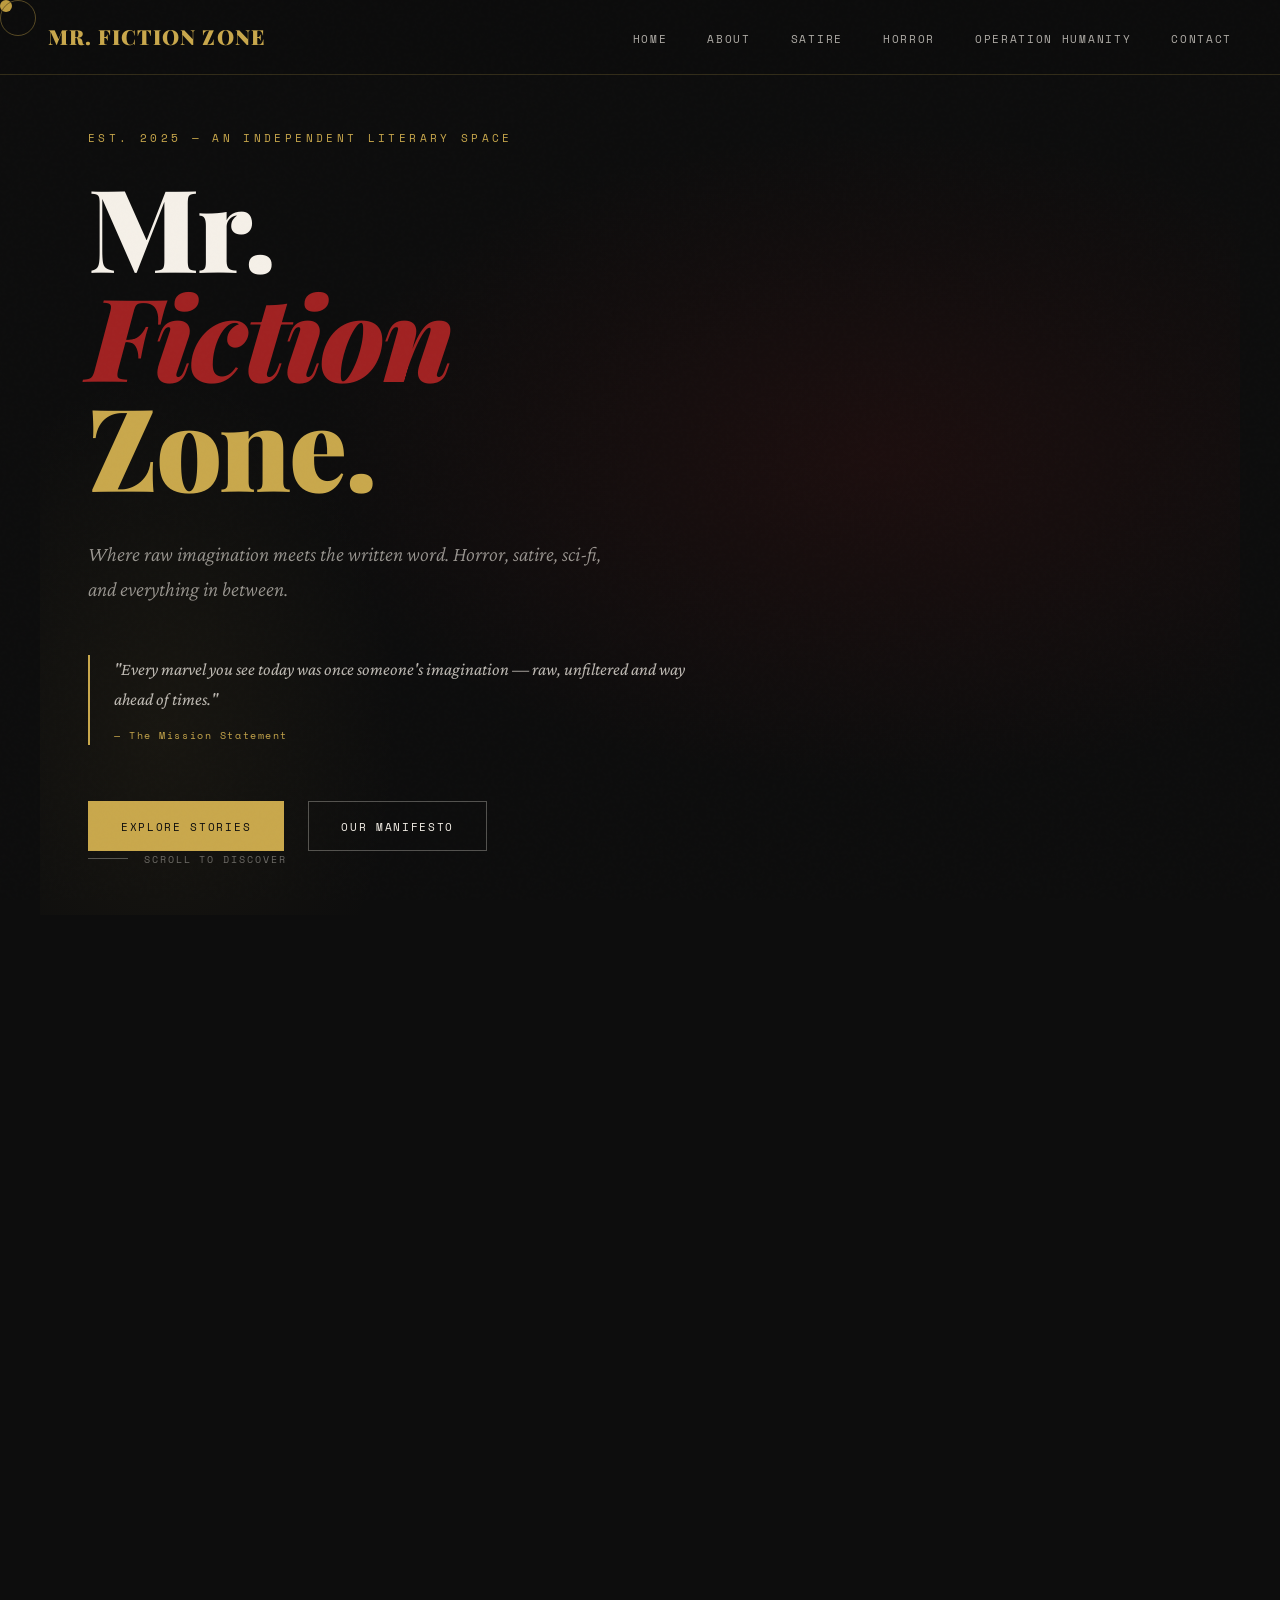
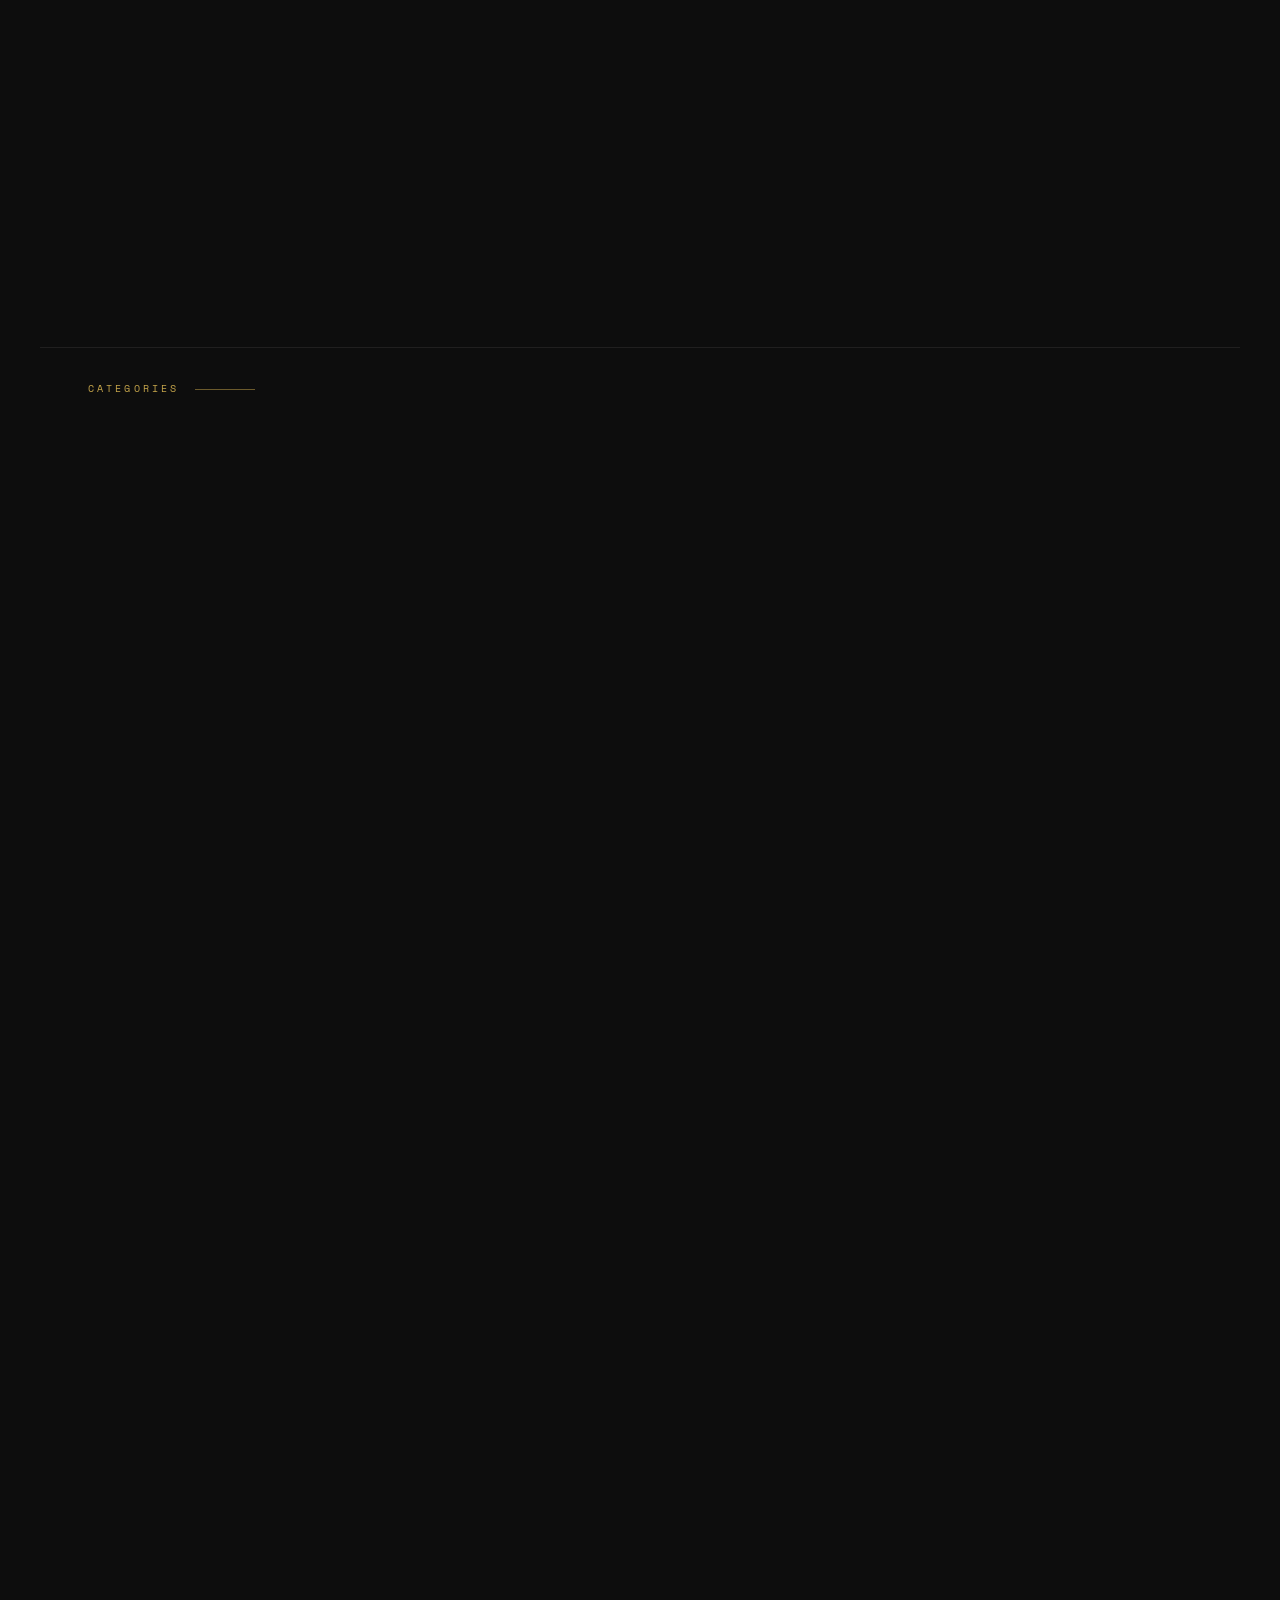
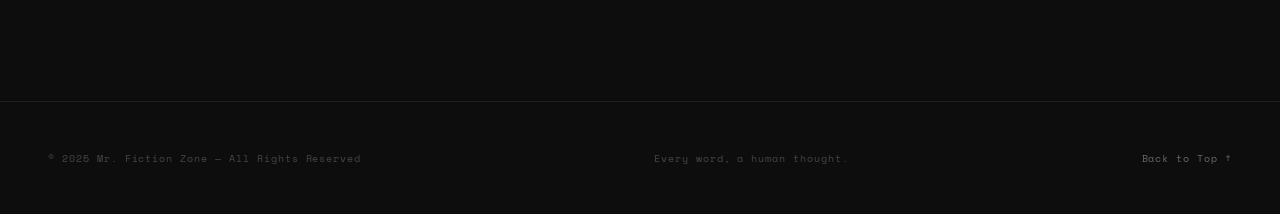
==== index.html @ 681fdc83 "changes" ====
<!DOCTYPE html>
<html lang="en">
<head>
<meta charset="UTF-8">
<meta name="viewport" content="width=device-width, initial-scale=1.0">
<title>Mr. Fiction Zone — Where Imagination Lives</title>
<link rel="preconnect" href="https://fonts.googleapis.com">
<link href="https://fonts.googleapis.com/css2?family=Playfair+Display:ital,wght@0,400;0,700;0,900;1,400;1,700&family=Crimson+Pro:ital,wght@0,300;0,400;0,600;1,300;1,400&family=Space+Mono:wght@400;700&display=swap" rel="stylesheet">
<link rel="stylesheet" href="styles.css">

</head>
<body>

<div class="cursor" id="cursor"></div>
<div class="cursor-trail" id="cursorTrail"></div>

<!-- ─── NAVIGATION ─── -->
<nav>
  <a href="#" class="nav-logo" onclick="showPage('home'); return false;">MR. FICTION ZONE</a>
  <ul class="nav-links">
    <li><a href="#" onclick="showPage('home'); return false;">Home</a></li>
    <li><a href="#" onclick="showPage('home'); scrollToSection('about'); return false;">About</a></li>
    <li><a href="#" onclick="showPage('satire'); return false;">Satire</a></li>
    <li><a href="#" onclick="showPage('horror'); return false;">Horror</a></li>
    <li><a href="#" onclick="showPage('ophumanity'); return false;">Operation Humanity</a></li>
    <li><a href="#" onclick="showPage('contact'); return false;">Contact</a></li>
  </ul>
</nav>

<!-- ══════════════ HOME PAGE ══════════════ -->
<div id="page-home" class="page active">

  <!-- HERO -->
  <section id="hero" style="padding-top:8rem;">
    <div class="hero-bg"></div>
    <div class="hero-eyebrow">Est. 2025 — An Independent Literary Space</div>
    <h1 class="hero-title">
      Mr.<br><em>Fiction</em><br><span class="gold">Zone.</span>
    </h1>
    <p class="hero-subtitle">Where raw imagination meets the written word. Horror, satire, sci-fi, and everything in between.</p>
    <blockquote class="hero-quote">
      "Every marvel you see today was once someone's imagination — raw, unfiltered and way ahead of times."
      <cite>— The Mission Statement</cite>
    </blockquote>
    <div class="hero-cta">
      <a href="#" class="btn btn-primary" onclick="showPage('explore-page'); return false;">Explore Stories</a>
      <a href="#" class="btn btn-ghost" onclick="scrollToSection('about'); return false;">Our Manifesto</a>
    </div>
    <div class="hero-scroll">
      <span class="scroll-line"></span>
      SCROLL TO DISCOVER
    </div>
  </section>

  <!-- ABOUT -->
  <section id="about" class="reveal">
    <div class="section-label">Our Story</div>
    <h2 class="section-title">Born from a<br><em>teenager's dream.</em></h2>
    <div class="about-grid">
      <div class="about-body">
        <p>This page is the dream of a teenager from a small town — an idea born from a deep love for words and stories. It's an attempt to bring together <strong>aspiring writers from around the world</strong>, creating a platform that celebrates free will, creativity, and imagination.</p>
        <p>At the heart of this space is <strong>independent thinking</strong>. That's what we strive to nurture, one story at a time.</p>
        <p>We live in the age of AI — a time when the internet is overflowing with recycled ideas and altered versions of once-original works. While technology has its place, it has also made it harder to find the raw, unfiltered voice of a human mind at work.</p>
        <p><strong>Here, we take a different path.</strong> Every word you read on this platform is born from genuine human thought — crafted with intention, shaped by real emotions, and unpolished in all the ways that make writing truly alive.</p>
        <p>We don't just want content. We want <strong>ideas</strong>. We want the spark that comes from a living, breathing person putting pen to paper and letting their mind roam free.</p>
        <a href="#" class="btn btn-ghost" onclick="showPage('contact'); return false;" style="margin-top:1rem; display:inline-block;">Join the Community →</a>
      </div>
      <div class="about-sidebar reveal">
        <p class="section-label" style="margin-bottom:1.5rem;">Our Manifesto</p>
        <div class="manifesto-item">
          <span class="manifesto-num">01</span>
          <p class="manifesto-text">Every word must come from a real human mind — no recycled ideas, no AI filler.</p>
        </div>
        <div class="manifesto-item">
          <span class="manifesto-num">02</span>
          <p class="manifesto-text">Independent thinking is sacred. We nurture it, one story at a time.</p>
        </div>
        <div class="manifesto-item">
          <span class="manifesto-num">03</span>
          <p class="manifesto-text">Aspiring writers deserve a stage. This is that stage.</p>
        </div>
        <div class="manifesto-item">
          <span class="manifesto-num">04</span>
          <p class="manifesto-text">Imperfect, unpolished, honest — that's what makes writing truly alive.</p>
        </div>
        <div class="manifesto-item">
          <span class="manifesto-num">05</span>
          <p class="manifesto-text">Imagination is not obsolete. Here, it thrives.</p>
        </div>
      </div>
    </div>
  </section>

  <!-- EXPLORE -->
  <section id="explore" style="padding-top:2rem;">
    <div class="section-label">Categories</div>
    <h2 class="section-title reveal">Dive into<br><em>other worlds.</em></h2>
    <div class="categories-grid reveal">

      <div class="category-card satire" onclick="showPage('satire')">
        <span class="cat-icon">🥸</span>
        <p class="cat-label">Category 01</p>
        <h3 class="cat-title">#Satire</h3>
        <p class="cat-desc">Sharp wit, biting commentary, and the kind of humour that makes you laugh — then think. If you understand satire, you're in the right place. If not, please don't sue us.</p>
        <span class="cat-arrow">READ STORIES →</span>
      </div>

      <div class="category-card horror" onclick="showPage('horror')">
        <span class="cat-icon">👻</span>
        <p class="cat-label">Category 02</p>
        <h3 class="cat-title"># Horror Stories</h3>
        <p class="cat-desc">You have discovered a vault where whispers linger and shadows breathe. Expect tales that gnaw at your sleep and creatures that may appear uncomfortably familiar.</p>
        <span class="cat-arrow">ENTER IF YOU DARE →</span>
      </div>

      <div class="category-card scifi" onclick="showPage('ophumanity')">
        <span class="cat-icon">🤖</span>
        <p class="cat-label">Category 03</p>
        <h3 class="cat-title">#Operation Humanity</h3>
        <p class="cat-desc">After Earth succumbs to humanity's cruelty, a new world called Rablox offers a second chance. But can we avoid repeating the same mistakes on a brand new planet?</p>
        <span class="cat-arrow">EXPLORE RABLOX →</span>
      </div>

    </div>
  </section>

  <!-- CONTACT TEASER -->
  <section id="contact-section" class="reveal" style="text-align:center;">
    <div class="ornament">✦ ✦ ✦</div>
    <h2 class="section-title" style="margin-bottom:1rem;">Got a story<br>to tell?</h2>
    <p style="font-style:italic; color:rgba(245,240,232,0.6); max-width:480px; margin:0 auto 2.5rem;">Every great literary universe started with one person who dared to write. Share your ideas — we're listening.</p>
    <a href="#" class="btn btn-primary" onclick="showPage('contact'); return false;">Get in Touch</a>
  </section>

</div>

<!-- ══════════════ SATIRE PAGE ══════════════ -->
<div id="page-satire" class="page">
  <div class="stories-header">
    <p class="breadcrumb"><a href="#" onclick="showPage('home'); return false;">Home</a> / #Satire</p>
    <div class="section-label">Category 01</div>
    <h1 class="section-title" style="font-family:'Playfair Display',serif; font-size:clamp(2.5rem,6vw,5rem);">
      #Satire
    </h1>
    <p style="font-style:italic; color:rgba(245,240,232,0.55); max-width:560px; margin-top:1rem;">
      "We invented smartphones to look smart, and social media to prove the opposite." If you understand satire, you are at the perfect place! but… if you don't, please don't sue me!
    </p>
  </div>
  <div class="stories-list">

    <div class="story-entry" onclick="showArticle('covid')">
      <div class="story-num">01</div>
      <div class="story-info">
        <p class="story-tag">🤣 Satire · A Divine Request Series</p>
        <h3 class="story-title">A Divine Request — COVID Edition</h3>
        <p class="story-excerpt">Dear MAN, you have one notification from Lord Vishnu! @HINDUTV — What happens when the gods get fed up and decide to send a divine memo to humanity during a global pandemic?</p>
      </div>
      <button class="story-read">Read →</button>
    </div>

    <div class="story-entry" onclick="showArticle('chaos')">
      <div class="story-num">02</div>
      <div class="story-info">
        <p class="story-tag">😂 Satire · A Divine Request Series</p>
        <h3 class="story-title">A Divine Request — The Chaos Around</h3>
        <p class="story-excerpt">It's 2025! And Lord Vishnu is back again! What message does he have this time? @HINDUTV — The sequel nobody asked for but everyone needed.</p>
      </div>
      <button class="story-read">Read →</button>
    </div>

    <div class="story-entry" onclick="showArticle('independence')">
      <div class="story-num">03</div>
      <div class="story-info">
        <p class="story-tag">🇮🇳 Satire · A Divine Request Series</p>
        <h3 class="story-title">A Divine Request — Indian Independence Day Special</h3>
        <p class="story-excerpt">Lord Vishnu has a special wish for his exclusive members — Indians! What chaos will unfold now? @HINDUTV — A patriotic (and divine) mess.</p>
      </div>
      <button class="story-read">Read →</button>
    </div>

  </div>
</div>

<!-- ══════════════ ARTICLE PAGES ══════════════ -->
<div id="page-article-covid" class="page">
  <div class="article-view">
    <p class="breadcrumb">
      <a href="#" onclick="showPage('home'); return false;">Home</a> / 
      <a href="#" onclick="showPage('satire'); return false;">#Satire</a> / 
      A Divine Request — COVID Edition
    </p>
    <p class="article-tag">Satire · A Divine Request Series · Vol. 1</p>
    <h1 class="article-title">A Divine Request — COVID Edition</h1>
    <div class="article-meta">
      <span>@HINDUTV</span>
      <span>·</span>
      <span>Satire</span>
      <span>·</span>
      <span>Mr. Fiction Zone</span>
    </div>
    <div class="article-body">
      <p class="drop-cap">"Dt: - 26 August, 2021

Dear Man,
Hello my best creation! I hope you are chanting my name- and why not; after all, I am the almighty. I am well aware of the torment you all are facing these days; it’s quite your doomsday-not the avengers one, (Thanos was more organized than some of your leaders) ha-ha! Well, I shall be spoiler free.
Recently received a lot of messages, even a few phone calls from you guys- begging for answers. So, I decided to personally reply my dear people. You know, here up in heaven it is so cool, I just can’t go down right now. I am not very immune like my partners- Allah and Jesus, they are busy hearing your complaints. As you guys know, we currently have around 7 billion subscribers- a lot I guess – despite losing 4 million within a year. No problem anyways. I believe you guys will make up for that too soon, at least mine and Allah’s faithfuls would definitely do. Also, there are over 5 billion unread comments, even from atheists and non-believers, pending in our inbox.
Being honest, controlling such a large community since time immemorial is no joke. Especially me, I was alone when I started the channel- glad that gradually others like buddha, Jesus, Zoroaster, Allah etc. joined. They have been of great help. But you guys, you just fought among yourselves. My fans cursed Allah’s while Jesus’s fans fought the Jews. Honestly, we are tired and unhappy. Hence, I strongly believe all of us deserved a vacation- a long one. Hence, we have been inactive since October 2019.    
The Chinese gods took leave from early September, 2019. So, after much discussion and scheduled duty time, all of us are on vacation. We (Hindu gods) left last year in march and will be away for at least a year more. But some of my partners, took pity on their fans.
Like Allah and Jesus who made comebacks much against their wishes. They have already started making new contents {Taliban capture of Afghanistan, Biden’s withdrawal of s=army support etc.} Also, the Jewish god’s community is open, feel free to drop your comments there. Quite prudent they are, I have to say- they returned quite early. (Israel developing vaccine). But the Hindu channel is closed as of now (please don’t access it- members too). Shiva, the security head, has been in deep meditation, so even we don not have the passwords to access our channel.
Until we return, enjoy the<b> ‘Corona Saga: Divine Edition’</b> — now streaming globally, no subscription needed. Just wear a mask, stay sane, and maybe...stop blaming us for your mess.
Thanking you,
Your high command,
Vishnu/ Ram/ Krishna/Parshuram/ any other name you worship me by
(head of Hindu god channel)
(creator of religion community)

</em></p>
      <div style="text-align:center; margin-top:3rem; color:var(--gold); opacity:0.5; letter-spacing:1rem;">✦ ✦ ✦</div>
    </div>
    <div style="margin-top:3rem;">
      <a href="#" class="btn btn-ghost" onclick="showPage('satire'); return false;">← Back to Satire</a>
    </div>
  </div>
</div>

<div id="page-article-chaos" class="page">
  <div class="article-view">
    <p class="breadcrumb">
      <a href="#" onclick="showPage('home'); return false;">Home</a> / 
      <a href="#" onclick="showPage('satire'); return false;">#Satire</a> / 
      A Divine Request — The Chaos Around
    </p>
    <p class="article-tag">Satire · A Divine Request Series · Vol. 2</p>
    <h1 class="article-title">A Divine Request — The Chaos Around</h1>
    <div class="article-meta">
      <span>@HINDUTV</span>
      <span>·</span>
      <span>2025</span>
      <span>·</span>
      <span>Mr. Fiction Zone</span>
    </div>
    <div class="article-body">
      <p class="drop-cap">Dt: - 11 January, 2025
Dear Man,
Hello once again, my best creation! Well, you must have really enjoyed the corona content- I know very well you guys are disappointed that it lasted for only 3 seasons. Considering this fact, we made the spinoff seasons but unfortunately, they were not up to the same level as the main series. I was glad that the corona content influenced you positively. For instance, the community got rid of annoying bots that were destroying the beauty of this channel. Basically, the engagement we received helped us to some clean-up act. You might be thinking why the series ended so quickly- I know our return was unanticipated. Instead, you guys were hoping for a 4th season. In sooth, I was ready but Jesus, Jewish gods and Chinese gods did the veto. So, we took pity on you and returned with new content.  
To anyone reading this- even atheists., I know you must have watch Ramayana and Mahabharat on the tv. Ha-ha, this vulnerability of yours baffles me. Even the non-subscribers turned into full time paid members- going to religious places, giving tons of donations. Oh! I think you didn’t get me. By religious places, I don’t mean churches, temples, mosques — those lost their sanctity long ago to frauds in saffron and white (crimes committed by fake godmen). You know there are new channels right now which deliver devotion- your godly politicians. These guys spam our comment section sending hateful messages. Also in our latest discord group discussion, one of them directly cursed other partners of mine and then started spamming- ‘JAI SHREE RAM’. I was appalled- like why the devil is this guy spreading hate under my alias? Same with Allah- his subscribers are literally sending bomb and gun emojis to my fans. You guys are doing Messi- Ronaldo rivalry in our discord server. I had told right that Allah, Jesus and others are my partners. We just make different videos but our themes are same.
I recently heard that Jesus, Allah and the Jewish gods collaborated to make a new content (Iran Israel war and involvement of US). It was fun really to see how the new US president, what his name is- trump or something?
Poor soul- no not poor but a pretty cunning soul, is mediating between the rival clans.  Jesus also gave him a billionaire supporter- some Elon musk. Haha I was amused on hearing that he considers himself an alien. Probably right considering his name depicts an image of an eel glued to a musk deer. That might just be his true appearance, who knows? Haha.
Some comments read if AI is going to take over humans. My dear humans, when I created you, I thought I was intelligent but when I see your deeds, your silly questions I realize how foolish I were. For me you guys are AI – unbelievable, right? More shocking than seeing marvel cast RDJ- Mr. ironman as DR. doom, I guess.  I have been intelligent enough to not let you hamper me. So is it in your case. 
Majority of my followers are Indians. You guys really upset me. Did you forget what I had told in the very first of my videos? back when I was the sole creator on the channel. I had told you about respecting women, about harmony, love and what are you all doing? Really sad how viciously that Kolkata girl was raped. And you elect a leader who has become nothing sort of a god in your eyes- which I suppose are closed. ITS HIGH TIME. OPEN THEM.
Before leaving, there is an important announcement – I am collaborating with Allah on a new war movie- it will be a long video. (operation Sindhoor and Pahalgam attack). There’s also a surprise cameo to watch out for.
P.S. ---Buddha still hasn’t replied. He’s meditating.
Also, our channel’s password has been leaked, Bholanath, you know! hope it does not end up with some Russian guy- even doom would kneel before their bald leader. Guy is nothing sort of a mess!

Thanking you,
Your high command,
Vishnu/ Ram/ Krishna/Parshuram/ any other name you worship me by
(head of Hindu god channel)
(creator of religion community)
</em></p>
      <div style="text-align:center; margin-top:3rem; color:var(--gold); opacity:0.5; letter-spacing:1rem;">✦ ✦ ✦</div>
    </div>
    <div style="margin-top:3rem;">
      <a href="#" class="btn btn-ghost" onclick="showPage('satire'); return false;">← Back to Satire</a>
    </div>
  </div>
</div>

<div id="page-article-independence" class="page">
  <div class="article-view">
    <p class="breadcrumb">
      <a href="#" onclick="showPage('home'); return false;">Home</a> / 
      <a href="#" onclick="showPage('satire'); return false;">#Satire</a> / 
      A Divine Request — Independence Day Special
    </p>
    <p class="article-tag">Satire · A Divine Request Series · Vol. 3 · 🇮🇳</p>
    <h1 class="article-title">A Divine Request — Indian Independence Day Special</h1>
    <div class="article-meta">
      <span>@HINDUTV</span>
      <span>·</span>
      <span>Independence Day Edition</span>
      <span>·</span>
      <span>Mr. Fiction Zone</span>
    </div>
    <div class="article-body">
      <p class="drop-cap">
15 August, 2025
Dear Man,
Hello my dear followers! Hope you all are doing awesome. Thanks for all the birthday wishes – I hear my Indian subscribers are also celebrating Independence Day today. Congratulations! Seventy-nine years, I hear – truly a long time since Jesus’s followers “gave” you freedom. The torture and torment you all had to endure—200 years of colonization—is no joke! You must now be roaming free, singing songs of independence enthusiastically. Let’s talk frankly today—it’s been days since I last contacted you.
Your women must be self-sufficient, able to tread without fear – venturing freely at night just like men, right? Your government must be highly efficient—obviously, it must be, because you worship your ministers nowadays, ha-ha! Infrastructure must be highly advanced – not even a doubt, since your ancestors documented every scientific, medical, and mathematical theorem—ancient knowledge, right? I hope you are utilizing it well! People must be well-behaved, with great civic and ethical sense, right? Unemployment must not exist, right? Of course, why should it – people are highly literate, right? And also, our corona content must have taught you well to protect and preserve nature—you call it “mother,” right? Of course, who would not care for their mother? I also hope there is proper law and order in the nation—surely, rich people would not be getting away with heinous crimes through bribery.
It was truly pleasant to see all the rape victims being given justice – with perpetrators being brutally punished. It was also nice to see how even eminent celebrities get jailed for trampling homeless people on the footpath. And the way that judge in Pune handled the Porsche crash case—I was so delighted! Only in India could it have occurred. You know, in other countries for such cases, when rich juveniles are involved, they are merely asked to write a 1000-word essay on road safety! Such a meagre punishment only because they were rich! But only in the great land—Bharat—will you get true justice. A corruption-free nation, of course! There is nothing but equality in India—a great country indeed! Truly, your PM has established RAM-RAJYA by inaugurating the Ram Mandir temple. Wah!
Speaking of Ram, I recall today in the comments when many people were wishing me happy birthday, some were cursing Allah. Why was that? I have told you—he is my partner; we have cordial relations. Yet you people always fight with his followers. I do not remember teaching you to hate others; I have always advised you to do your duty diligently. Forget other religions—when some of you commented “Jai Shree Ram,” a few people protested, saying it was Krishna’s birthday, not Ram’s. You know well—me, Krishna, Ram—all are the same. They are just different profiles of mine; I handle all of them. I once again beg you to stop spreading hate. You belong to such a great nation—the land of great diversity. Not fair!
Also, it was amusing how some people who were wildly celebrating Independence Day were the same ones who posted stories saying they wished to move abroad, criticizing the country. How can you criticize such a great nation! After all, it is a corruption-free land that thrives on its principles of equality, freedom, liberty, and democracy! How two-faced—Janus-headed people—these are!
Anyway, it was nice addressing you all after so many days. Once again, thank you for the birthday wishes! I thought you had forgotten me after getting a PM who is himself the embodiment of God—another fake profile of mine, HAHA! Again, HAPPY INDEPENDENCE DAY 2025 to all my Indian followers—seventy-nine glorious years of freedom. I hope this freedom remains everlasting, and that you do not become slaves to lust, power, pride, prejudice, politicians, and megalomaniac corporates!
P.S. – Just a joke, do not take seriously. HAHA!
Thanking you,
Your High Command,
Vishnu / Ram / Krishna / Parshuram / any other name you worship me by
(Head of Hindu God Channel)
(Creator of Religion Community)

.</em></p>
      <div style="text-align:center; margin-top:3rem; color:var(--gold); opacity:0.5; letter-spacing:1rem;">✦ ✦ ✦</div>
    </div>
    <div style="margin-top:3rem;">
      <a href="#" class="btn btn-ghost" onclick="showPage('satire'); return false;">← Back to Satire</a>
    </div>
  </div>
</div>

<!-- ══════════════ HORROR PAGE ══════════════ -->
<div id="page-horror" class="page">
  <div class="stories-header" style="border-bottom-color:rgba(139,26,26,0.3);">
    <p class="breadcrumb"><a href="#" onclick="showPage('home'); return false;">Home</a> / # Horror Stories</p>
    <div class="section-label" style="color:var(--blood);">Category 02</div>
    <h1 class="section-title" style="font-family:'Playfair Display',serif; font-size:clamp(2.5rem,6vw,5rem);">
      # Horror <em>Stories</em>
    </h1>
    <p style="font-style:italic; color:rgba(245,240,232,0.55); max-width:600px; margin-top:1rem;">
      You have discovered a vault where whispers linger and shadows breathe. Here, horror seeps from every nook and cranny like candle wax in a deserted chapel, ghosts tell their incomplete stories, and demons trade secrets.
    </p>
  </div>
  <div class="stories-list">
    <div style="text-align:center; padding:5rem 0; color:rgba(245,240,232,0.25);">
      <p style="font-size:4rem; margin-bottom:1.5rem;">👻</p>
      <p style="font-family:'Playfair Display',serif; font-size:1.8rem; font-style:italic; margin-bottom:1rem; color:rgba(245,240,232,0.5);">The shadows are still being written.</p>
      <p style="font-family:'Space Mono',monospace; font-size:0.65rem; letter-spacing:0.2em;">COMING SOON — STORIES ARE IN PROGRESS</p>
      <br><br>
      <p style="font-size:1rem; color:rgba(245,240,232,0.4); max-width:400px; margin:0 auto;">Have a horror story to share? This vault is waiting for your nightmares.</p>
      <a href="#" class="btn btn-ghost" onclick="showPage('contact'); return false;" style="margin-top:2rem; display:inline-block; border-color:var(--blood); color:var(--blood);">Submit Your Story</a>
    </div>
  </div>
</div>

<!-- ══════════════ OPERATION HUMANITY PAGE ══════════════ -->
<div id="page-ophumanity" class="page">
  <div class="op-humanity-header">
    <div class="op-bg"></div>
    <p class="breadcrumb" style="font-family:'Space Mono',monospace; font-size:0.65rem; letter-spacing:0.15em; color:rgba(245,240,232,0.4); margin-bottom:1.5rem;">
      <a href="#" onclick="showPage('home'); return false;" style="color:var(--ghost); text-decoration:none;">Home</a> / #Operation Humanity
    </p>
    <div class="section-label" style="color:var(--ghost);">Category 03 · Sci-Fi Series</div>
    <h1 class="section-title" style="font-family:'Playfair Display',serif; font-size:clamp(2.5rem,6vw,5rem);">
      #Operation<br><em>Humanity</em>
    </h1>
    <p style="font-style:italic; color:rgba(245,240,232,0.55); max-width:640px; margin-top:1.5rem; font-size:1.1rem; line-height:1.8;">
      In a distant future, after Earth succumbs to humanity's cruelty and environmental negligence, people discover a new beginning on <strong style="color:var(--ghost);">Rablox</strong> — an uncharted Earth-like planet. But can humanity sustain this fresh opportunity, or will the cycle of destruction inevitably repeat itself?
    </p>
    <p style="color:rgba(245,240,232,0.45); max-width:640px; margin-top:1.5rem; font-size:0.95rem; line-height:1.8;">
      From surfing in the wastelands to venturing into the complex political framework of a planet which re-breathed life into humanity. A planet that revamped the hope of a race whose entire history was ruined by their own actions, yet remains largely unexplored, housing myriads of mysteries hidden in its sands — lingering to be unearthed.
    </p>
  </div>

  <div style="padding: 3rem; max-width:1200px; margin:0 auto;">
    <div class="section-label" style="color:var(--ghost);">Characters</div>
    <h2 class="section-title" style="margin-bottom:2.5rem;">Meet the world<br><em>of Rablox.</em></h2>

    <div class="rablox-grid" style="padding:0;">
      <div class="char-card">
        <p class="char-num">CHARACTER 01</p>
        <h3 class="char-name">Zetron</h3>
        <p class="char-title">The Commander</p>
        <p class="char-desc">The iron will of a new civilization. Zetron commands with the authority of someone who has seen what happens when authority collapses — and is determined not to let it happen again on Rablox. Strategic, scarred, and carrying the weight of a species that nearly destroyed itself.</p>
      </div>
      <div class="char-card">
        <p class="char-num">CHARACTER 02</p>
        <h3 class="char-name">Rakun</h3>
        <p class="char-title" style="color:var(--gold);">The God</p>
        <p class="char-desc">Mysterious, ancient, and bound to Rablox in ways that defy human understanding. Rakun exists at the intersection of myth and reality — a force the colonists cannot explain, cannot control, and cannot afford to ignore. Is Rakun a saviour, a test, or something else entirely?</p>
      </div>
    </div>

    <div style="margin-top:4rem; padding:3rem; border:1px solid rgba(168,184,200,0.15); background:rgba(168,184,200,0.03);">
      <div class="section-label" style="color:var(--ghost);">Series Status</div>
      <h3 style="font-family:'Playfair Display',serif; font-size:1.8rem; font-weight:700; margin-bottom:1rem;">The story is unfolding.</h3>
      <p style="color:rgba(245,240,232,0.6); max-width:560px; font-size:0.95rem; line-height:1.8; margin-bottom:2rem;">Episodes of #Operation Humanity are being written. Follow our contact channels to be notified when new chapters of the Rablox saga are released.</p>
      <a href="#" class="btn btn-ghost" onclick="showPage('contact'); return false;" style="border-color:var(--ghost); color:var(--ghost);">Follow the Series →</a>
    </div>
  </div>
</div>

<!-- ══════════════ CONTACT PAGE ══════════════ -->
<div id="page-contact" class="page">
  <div class="stories-header">
    <p class="breadcrumb"><a href="#" onclick="showPage('home'); return false;">Home</a> / Contact</p>
    <div class="section-label">Get in Touch</div>
    <h1 class="section-title" style="font-family:'Playfair Display',serif; font-size:clamp(2.5rem,6vw,5rem);">
      Let's create<br><em>together.</em>
    </h1>
  </div>
  <div style="padding:3rem; max-width:1200px; margin:0 auto;">
    <div class="contact-grid">
      <div>
        <p style="font-size:1.05rem; color:rgba(245,240,232,0.7); margin-bottom:3rem; line-height:1.8;">
          Imagined anything crazy? Any story? Poetry? Or any other interesting idea? Reach out through any of the channels below. This platform was built for exactly what you're carrying.
        </p>
        <div class="contact-item">
          <span class="contact-label">Email</span>
          <span class="contact-value"><a href="mailto:theaigeneratorak123@gmail.com">theaigeneratorak123@gmail.com</a></span>
        </div>
        <div class="contact-item">
          <span class="contact-label">Instagram — Mr. Fiction Zone</span>
          <span class="contact-value"><a href="https://www.instagram.com/mr.fiction11" target="_blank">@mr.fiction11</a></span>
        </div>
        <div class="contact-item">
          <span class="contact-label">Instagram — Personal</span>
          <span class="contact-value"><a href="https://www.instagram.com/the_wizard_of_nowhere/" target="_blank">@the_wizard_of_nowhere</a></span>
        </div>
      </div>
      <div class="contact-cta-box">
        <h3>Submit Your Work</h3>
        <p>Imagined anything crazy? Any story? Poetry? Or any other interesting idea? Mr. Fiction Zone is always looking for new voices — aspiring writers who want their work edited, shared, and recognised.</p>
        <p style="font-size:0.9rem; color:rgba(245,240,232,0.5); margin-bottom:2rem;">Kindly DM on Instagram or send an email with your draft, and we'll be in touch.</p>
        <a href="https://www.instagram.com/mr.fiction11" target="_blank" class="btn btn-primary" style="cursor:pointer;">DM on Instagram</a>
      </div>
    </div>
  </div>
</div>

<!-- ─── FOOTER ─── -->
<footer>
  <span>© 2025 Mr. Fiction Zone — All Rights Reserved</span>
  <span>Every word, a human thought.</span>
  <a href="#" onclick="showPage('home'); return false;">Back to Top ↑</a>
</footer>

<script src="script.js"></script>
</html>
---- styles.css ----
:root {
  --ink: #0d0d0d;
  --paper: #f5f0e8;
  --cream: #ede8d8;
  --blood: #a12222;
  --gold: #c9a84c;
  --ghost: #16406b;
  --dim: #0c0707;
}

*, *::before, *::after { box-sizing: border-box; margin: 0; padding: 0; }

html { scroll-behavior: smooth; }

body {
  background: var(--ink);
  color: var(--paper);
  font-family: 'Crimson Pro', Georgia, serif;
  font-size: 18px;
  line-height: 1.7;
  overflow-x: hidden;
  cursor: none;
}

/* Custom cursor */
.cursor {
  width: 12px; height: 12px;
  background: var(--gold);
  border-radius: 50%;
  position: fixed;
  pointer-events: none;
  z-index: 9999;
  transition: transform 0.15s ease, opacity 0.2s;
  mix-blend-mode: difference;
}
.cursor-trail {
  width: 36px; height: 36px;
  border: 1px solid var(--gold);
  border-radius: 50%;
  position: fixed;
  pointer-events: none;
  z-index: 9998;
  transition: left 0.1s ease, top 0.1s ease;
  opacity: 0.4;
}

/* Grain overlay */
body::before {
  content: '';
  position: fixed;
  inset: 0;
  background-image: url("data:image/svg+xml,%3Csvg viewBox='0 0 256 256' xmlns='http://www.w3.org/2000/svg'%3E%3Cfilter id='noise'%3E%3CfeTurbulence type='fractalNoise' baseFrequency='0.9' numOctaves='4' stitchTiles='stitch'/%3E%3C/filter%3E%3Crect width='100%25' height='100%25' filter='url(%23noise)' opacity='0.04'/%3E%3C/svg%3E");
  pointer-events: none;
  z-index: 9000;
  opacity: 0.35;
}

/* ─── NAV ─── */
nav {
  position: fixed;
  top: 0; left: 0; right: 0;
  z-index: 1000;
  padding: 1.2rem 3rem;
  display: flex;
  justify-content: space-between;
  align-items: center;
  border-bottom: 1px solid rgba(201,168,76,0.2);
  background: rgba(13,13,13,0.85);
  backdrop-filter: blur(12px);
}
.nav-logo {
  font-family: 'Playfair Display', serif;
  font-size: 1.3rem;
  font-weight: 900;
  letter-spacing: 0.05em;
  color: var(--gold);
  text-decoration: none;
}
.nav-links {
  display: flex;
  gap: 2.5rem;
  list-style: none;
}
.nav-links a {
  font-family: 'Space Mono', monospace;
  font-size: 0.7rem;
  letter-spacing: 0.15em;
  text-transform: uppercase;
  color: var(--paper);
  text-decoration: none;
  opacity: 0.7;
  transition: opacity 0.2s, color 0.2s;
}
.nav-links a:hover { opacity: 1; color: var(--gold); }

/* ─── HERO ─── */
#hero {
  min-height: 100vh;
  display: flex;
  flex-direction: column;
  justify-content: center;
  padding: 8rem 3rem 4rem;
  position: relative;
  overflow: hidden;
}
.hero-bg {
  position: absolute;
  inset: 0;
  background:
    radial-gradient(ellipse 80% 60% at 70% 50%, rgba(139,26,26,0.12) 0%, transparent 60%),
    radial-gradient(ellipse 40% 80% at 10% 80%, rgba(201,168,76,0.06) 0%, transparent 50%);
}
.hero-rule {
  width: 80px;
  height: 2px;
  background: var(--gold);
  margin-bottom: 2rem;
  animation: expand 1s ease forwards;
}
@keyframes expand { from { width: 0; } to { width: 80px; } }
.hero-eyebrow {
  font-family: 'Space Mono', monospace;
  font-size: 0.7rem;
  letter-spacing: 0.3em;
  text-transform: uppercase;
  color: var(--gold);
  margin-bottom: 1.5rem;
  opacity: 0;
  animation: fadeUp 0.8s ease 0.2s forwards;
}
.hero-title {
  font-family: 'Playfair Display', serif;
  font-size: clamp(3.5rem, 9vw, 8rem);
  font-weight: 900;
  line-height: 0.95;
  letter-spacing: -0.02em;
  margin-bottom: 0.3rem;
  opacity: 0;
  animation: fadeUp 0.8s ease 0.4s forwards;
}
.hero-title em {
  font-style: italic;
  color: var(--blood);
}
.hero-title .gold { color: var(--gold); }
.hero-subtitle {
  font-size: 1.3rem;
  font-weight: 300;
  font-style: italic;
  color: rgba(245,240,232,0.6);
  max-width: 520px;
  margin: 2rem 0 3rem;
  opacity: 0;
  animation: fadeUp 0.8s ease 0.6s forwards;
}
.hero-quote {
  border-left: 2px solid var(--gold);
  padding-left: 1.5rem;
  max-width: 600px;
  font-style: italic;
  font-size: 1.1rem;
  color: rgba(245,240,232,0.75);
  opacity: 0;
  animation: fadeUp 0.8s ease 0.8s forwards;
}
.hero-quote cite {
  display: block;
  font-style: normal;
  font-family: 'Space Mono', monospace;
  font-size: 0.65rem;
  letter-spacing: 0.15em;
  color: var(--gold);
  margin-top: 0.8rem;
}
.hero-cta {
  display: flex;
  gap: 1.5rem;
  margin-top: 3.5rem;
  flex-wrap: wrap;
  opacity: 0;
  animation: fadeUp 0.8s ease 1s forwards;
}
.btn {
  font-family: 'Space Mono', monospace;
  font-size: 0.7rem;
  letter-spacing: 0.15em;
  text-transform: uppercase;
  padding: 0.9rem 2rem;
  text-decoration: none;
  transition: all 0.25s;
  cursor: none;
}
.btn-primary {
  background: var(--gold);
  color: var(--ink);
  border: 1px solid var(--gold);
}
.btn-primary:hover { background: transparent; color: var(--gold); }
.btn-ghost {
  background: transparent;
  color: var(--paper);
  border: 1px solid rgba(245,240,232,0.3);
}
.btn-ghost:hover { border-color: var(--paper); }

.hero-scroll {
  position: absolute;
  bottom: 3rem;
  left: 3rem;
  display: flex;
  align-items: center;
  gap: 1rem;
  font-family: 'Space Mono', monospace;
  font-size: 0.6rem;
  letter-spacing: 0.2em;
  color: rgba(245,240,232,0.4);
  opacity: 0;
  animation: fadeIn 1s ease 1.5s forwards;
}
.scroll-line {
  width: 40px;
  height: 1px;
  background: rgba(245,240,232,0.3);
  animation: scrollPulse 2s ease-in-out 1.5s infinite;
}
@keyframes scrollPulse {
  0%,100% { width: 40px; opacity: 0.3; }
  50% { width: 60px; opacity: 0.8; }
}

@keyframes fadeUp {
  from { opacity: 0; transform: translateY(24px); }
  to { opacity: 1; transform: translateY(0); }
}
@keyframes fadeIn {
  from { opacity: 0; }
  to { opacity: 1; }
}

/* ─── SECTIONS ─── */
section {
  padding: 6rem 3rem;
  max-width: 1200px;
  margin: 0 auto;
}

.section-label {
  font-family: 'Space Mono', monospace;
  font-size: 0.65rem;
  letter-spacing: 0.3em;
  text-transform: uppercase;
  color: var(--gold);
  margin-bottom: 1rem;
  display: flex;
  align-items: center;
  gap: 1rem;
}
.section-label::after {
  content: '';
  flex: 1;
  max-width: 60px;
  height: 1px;
  background: var(--gold);
  opacity: 0.5;
}

.section-title {
  font-family: 'Playfair Display', serif;
  font-size: clamp(2.2rem, 5vw, 3.5rem);
  font-weight: 700;
  line-height: 1.1;
  margin-bottom: 1.5rem;
}

/* ─── ABOUT ─── */
#about {
  border-top: 1px solid rgba(245,240,232,0.08);
}
.about-grid {
  display: grid;
  grid-template-columns: 1fr 1fr;
  gap: 6rem;
  align-items: start;
  margin-top: 3rem;
}
.about-body p {
  color: rgba(245,240,232,0.8);
  margin-bottom: 1.4rem;
  font-size: 1.05rem;
}
.about-body strong {
  color: var(--gold);
  font-weight: 600;
}
.about-sidebar {
  padding: 2.5rem;
  border: 1px solid rgba(201,168,76,0.2);
  position: relative;
}
.about-sidebar::before {
  content: '"';
  font-family: 'Playfair Display', serif;
  font-size: 8rem;
  color: var(--gold);
  opacity: 0.08;
  position: absolute;
  top: -2rem;
  left: 1rem;
  line-height: 1;
}
.manifesto-item {
  display: flex;
  gap: 1rem;
  padding: 1.2rem 0;
  border-bottom: 1px solid rgba(245,240,232,0.06);
}
.manifesto-item:last-child { border-bottom: none; }
.manifesto-num {
  font-family: 'Space Mono', monospace;
  font-size: 0.65rem;
  color: var(--gold);
  padding-top: 0.3rem;
  flex-shrink: 0;
}
.manifesto-text {
  font-size: 0.95rem;
  color: rgba(245,240,232,0.75);
  font-style: italic;
}

/* ─── CATEGORIES ─── */
#explore {
  border-top: 1px solid rgba(245,240,232,0.08);
}
.categories-grid {
  display: grid;
  grid-template-columns: repeat(3, 1fr);
  gap: 1.5px;
  margin-top: 3rem;
  background: rgba(245,240,232,0.06);
}
.category-card {
  background: var(--ink);
  padding: 3rem 2.5rem;
  text-decoration: none;
  color: var(--paper);
  transition: background 0.3s;
  position: relative;
  overflow: hidden;
  cursor: none;
}
.category-card::before {
  content: '';
  position: absolute;
  inset: 0;
  opacity: 0;
  transition: opacity 0.3s;
}
.category-card.satire::before { background: radial-gradient(ellipse at center, rgba(201,168,76,0.08), transparent 70%); }
.category-card.horror::before { background: radial-gradient(ellipse at center, rgba(139,26,26,0.12), transparent 70%); }
.category-card.scifi::before { background: radial-gradient(ellipse at center, rgba(168,184,200,0.08), transparent 70%); }
.category-card:hover::before { opacity: 1; }
.category-card:hover { background: rgba(255,255,255,0.02); }

.cat-icon {
  font-size: 2.5rem;
  margin-bottom: 1.5rem;
  display: block;
  transition: transform 0.3s;
}
.category-card:hover .cat-icon { transform: scale(1.1) rotate(-5deg); }
.cat-label {
  font-family: 'Space Mono', monospace;
  font-size: 0.6rem;
  letter-spacing: 0.25em;
  color: var(--gold);
  text-transform: uppercase;
  margin-bottom: 0.8rem;
}
.cat-title {
  font-family: 'Playfair Display', serif;
  font-size: 1.8rem;
  font-weight: 700;
  margin-bottom: 1rem;
  line-height: 1.2;
}
.cat-desc {
  font-size: 0.95rem;
  color: rgba(245,240,232,0.6);
  line-height: 1.7;
}
.cat-arrow {
  display: inline-block;
  margin-top: 2rem;
  font-family: 'Space Mono', monospace;
  font-size: 0.65rem;
  letter-spacing: 0.15em;
  color: var(--gold);
  opacity: 0;
  transform: translateX(-8px);
  transition: all 0.3s;
}
.category-card:hover .cat-arrow { opacity: 1; transform: translateX(0); }

/* ─── SATIRE PAGE ─── */
.page { display: none; }
.page.active { display: block; }

.stories-header {
  padding: 8rem 3rem 3rem;
  max-width: 1200px;
  margin: 0 auto;
  border-bottom: 1px solid rgba(245,240,232,0.08);
}
.stories-header .breadcrumb {
  font-family: 'Space Mono', monospace;
  font-size: 0.65rem;
  letter-spacing: 0.15em;
  color: rgba(245,240,232,0.4);
  margin-bottom: 1.5rem;
}
.stories-header .breadcrumb a {
  color: var(--gold);
  text-decoration: none;
  cursor: none;
}
.stories-header .breadcrumb a:hover { text-decoration: underline; }

.stories-list {
  padding: 3rem;
  max-width: 1200px;
  margin: 0 auto;
}
.story-entry {
  display: grid;
  grid-template-columns: 80px 1fr auto;
  gap: 2rem;
  align-items: start;
  padding: 2.5rem 0;
  border-bottom: 1px solid rgba(245,240,232,0.06);
  cursor: none;
  transition: padding-left 0.3s;
}
.story-entry:hover { padding-left: 0.5rem; }
.story-num {
  font-family: 'Playfair Display', serif;
  font-size: 3rem;
  font-weight: 900;
  color: rgba(201,168,76,0.2);
  line-height: 1;
}
.story-info { }
.story-tag {
  font-family: 'Space Mono', monospace;
  font-size: 0.6rem;
  letter-spacing: 0.2em;
  text-transform: uppercase;
  color: var(--gold);
  margin-bottom: 0.5rem;
}
.story-title {
  font-family: 'Playfair Display', serif;
  font-size: 1.6rem;
  font-weight: 700;
  line-height: 1.2;
  margin-bottom: 0.8rem;
  cursor: pointer;
  transition: color 0.2s;
}
.story-title:hover { color: var(--gold); }
.story-excerpt {
  font-size: 0.95rem;
  font-style: italic;
  color: rgba(245,240,232,0.55);
  line-height: 1.6;
}
.story-read {
  font-family: 'Space Mono', monospace;
  font-size: 0.6rem;
  letter-spacing: 0.15em;
  color: var(--gold);
  text-decoration: none;
  white-space: nowrap;
  padding: 0.6rem 1.2rem;
  border: 1px solid rgba(201,168,76,0.3);
  transition: all 0.2s;
  cursor: none;
  background: none;
  margin-top: 0.5rem;
}
.story-read:hover {
  background: var(--gold);
  color: var(--ink);
  border-color: var(--gold);
}

/* ─── ARTICLE VIEW ─── */
.article-view {
  padding: 8rem 3rem 6rem;
  max-width: 720px;
  margin: 0 auto;
}
.article-view .breadcrumb {
  font-family: 'Space Mono', monospace;
  font-size: 0.65rem;
  letter-spacing: 0.15em;
  color: rgba(245,240,232,0.4);
  margin-bottom: 2rem;
}
.article-view .breadcrumb a { color: var(--gold); text-decoration: none; cursor: none; }
.article-tag {
  font-family: 'Space Mono', monospace;
  font-size: 0.65rem;
  letter-spacing: 0.25em;
  text-transform: uppercase;
  color: var(--blood);
  margin-bottom: 1rem;
  display: flex;
  align-items: center;
  gap: 0.8rem;
}
.article-tag::before {
  content: '';
  width: 30px;
  height: 1px;
  background: var(--blood);
}
.article-title {
  font-family: 'Playfair Display', serif;
  font-size: clamp(2rem, 5vw, 3.2rem);
  font-weight: 900;
  line-height: 1.1;
  margin-bottom: 1.5rem;
}
.article-meta {
  display: flex;
  align-items: center;
  gap: 2rem;
  padding: 1.5rem 0;
  border-top: 1px solid rgba(245,240,232,0.08);
  border-bottom: 1px solid rgba(245,240,232,0.08);
  margin-bottom: 3rem;
  font-family: 'Space Mono', monospace;
  font-size: 0.65rem;
  letter-spacing: 0.1em;
  color: rgba(245,240,232,0.4);
}
.article-body {
  font-size: 1.1rem;
  line-height: 1.9;
  color: rgba(245,240,232,0.85);
}
.article-body p { margin-bottom: 1.8rem; }
.article-body .drop-cap::first-letter {
  font-family: 'Playfair Display', serif;
  font-size: 4.5rem;
  font-weight: 900;
  float: left;
  line-height: 0.75;
  padding-right: 0.1em;
  padding-top: 0.15em;
  color: var(--gold);
}
.article-body blockquote {
  border-left: 3px solid var(--gold);
  padding: 1rem 2rem;
  margin: 2.5rem 0;
  font-style: italic;
  font-size: 1.2rem;
  color: rgba(245,240,232,0.7);
  background: rgba(201,168,76,0.04);
}

/* ─── OPERATION HUMANITY ─── */
.op-humanity-header {
  padding: 8rem 3rem 4rem;
  max-width: 1200px;
  margin: 0 auto;
  position: relative;
  overflow: hidden;
}
.op-bg {
  position: absolute;
  inset: 0;
  background: radial-gradient(ellipse 60% 80% at 80% 50%, rgba(168,184,200,0.07) 0%, transparent 60%);
}
.rablox-grid {
  display: grid;
  grid-template-columns: 1fr 1fr;
  gap: 4rem;
  padding: 3rem;
  max-width: 1200px;
  margin: 0 auto;
}
.char-card {
  padding: 2.5rem;
  border: 1px solid rgba(168,184,200,0.15);
  position: relative;
  background: rgba(168,184,200,0.03);
  transition: border-color 0.3s;
}
.char-card:hover { border-color: rgba(168,184,200,0.4); }
.char-num {
  font-family: 'Space Mono', monospace;
  font-size: 0.6rem;
  letter-spacing: 0.25em;
  color: var(--ghost);
  margin-bottom: 1.5rem;
}
.char-name {
  font-family: 'Playfair Display', serif;
  font-size: 2.2rem;
  font-weight: 900;
  margin-bottom: 0.3rem;
}
.char-title {
  font-family: 'Space Mono', monospace;
  font-size: 0.65rem;
  letter-spacing: 0.2em;
  color: var(--ghost);
  text-transform: uppercase;
  margin-bottom: 1.5rem;
}
.char-desc {
  font-size: 0.95rem;
  color: rgba(245,240,232,0.65);
  line-height: 1.7;
  font-style: italic;
}

/* ─── CONTACT ─── */
#contact-section {
  border-top: 1px solid rgba(245,240,232,0.08);
  background: rgba(245,240,232,0.02);
}
.contact-grid {
  display: grid;
  grid-template-columns: 1fr 1fr;
  gap: 6rem;
  margin-top: 3rem;
}
.contact-item {
  display: flex;
  flex-direction: column;
  gap: 0.5rem;
  padding: 2rem 0;
  border-bottom: 1px solid rgba(245,240,232,0.06);
}
.contact-label {
  font-family: 'Space Mono', monospace;
  font-size: 0.6rem;
  letter-spacing: 0.25em;
  text-transform: uppercase;
  color: var(--gold);
}
.contact-value {
  font-family: 'Playfair Display', serif;
  font-size: 1.3rem;
  font-style: italic;
}
.contact-value a {
  color: var(--paper);
  text-decoration: none;
  transition: color 0.2s;
  cursor: none;
}
.contact-value a:hover { color: var(--gold); }
.contact-cta-box {
  padding: 3rem;
  border: 1px solid rgba(201,168,76,0.2);
  background: rgba(201,168,76,0.03);
}
.contact-cta-box h3 {
  font-family: 'Playfair Display', serif;
  font-size: 1.8rem;
  font-weight: 700;
  margin-bottom: 1rem;
}
.contact-cta-box p {
  font-size: 0.95rem;
  color: rgba(245,240,232,0.65);
  margin-bottom: 2rem;
  line-height: 1.7;
}

/* ─── FOOTER ─── */
footer {
  padding: 3rem;
  border-top: 1px solid rgba(245,240,232,0.08);
  display: flex;
  justify-content: space-between;
  align-items: center;
  font-family: 'Space Mono', monospace;
  font-size: 0.6rem;
  letter-spacing: 0.1em;
  color: rgba(245,240,232,0.25);
}
footer a { color: rgba(245,240,232,0.4); text-decoration: none; cursor: none; }
footer a:hover { color: var(--gold); }

/* ─── DIVIDER ─── */
.ornament {
  text-align: center;
  color: var(--gold);
  opacity: 0.3;
  font-size: 1.2rem;
  letter-spacing: 1rem;
  margin: 2rem 0;
}

/* ─── HORROR BG ─── */
.horror-accent { color: var(--blood); }
.scifi-accent { color: var(--ghost); }

/* ─── SCROLL REVEAL ─── */
.reveal {
  opacity: 0;
  transform: translateY(30px);
  transition: opacity 0.7s ease, transform 0.7s ease;
}
.reveal.visible {
  opacity: 1;
  transform: none;
}

/* ─── MOBILE ─── */
@media (max-width: 768px) {
  nav { padding: 1rem 1.5rem; }
  .nav-links { gap: 1.2rem; }
  .nav-links a { font-size: 0.6rem; }
  section, .stories-header, .stories-list, .article-view,
  .op-humanity-header, .rablox-grid { padding-left: 1.5rem; padding-right: 1.5rem; }
  #hero { padding: 7rem 1.5rem 3rem; }
  .about-grid, .categories-grid, .contact-grid, .rablox-grid { grid-template-columns: 1fr; }
  .categories-grid { gap: 0.5px; }
  .story-entry { grid-template-columns: 50px 1fr; }
  .story-entry > *:last-child { grid-column: 2; }
  footer { flex-direction: column; gap: 1rem; text-align: center; }
  body { cursor: auto; }
  .cursor, .cursor-trail { display: none; }
}
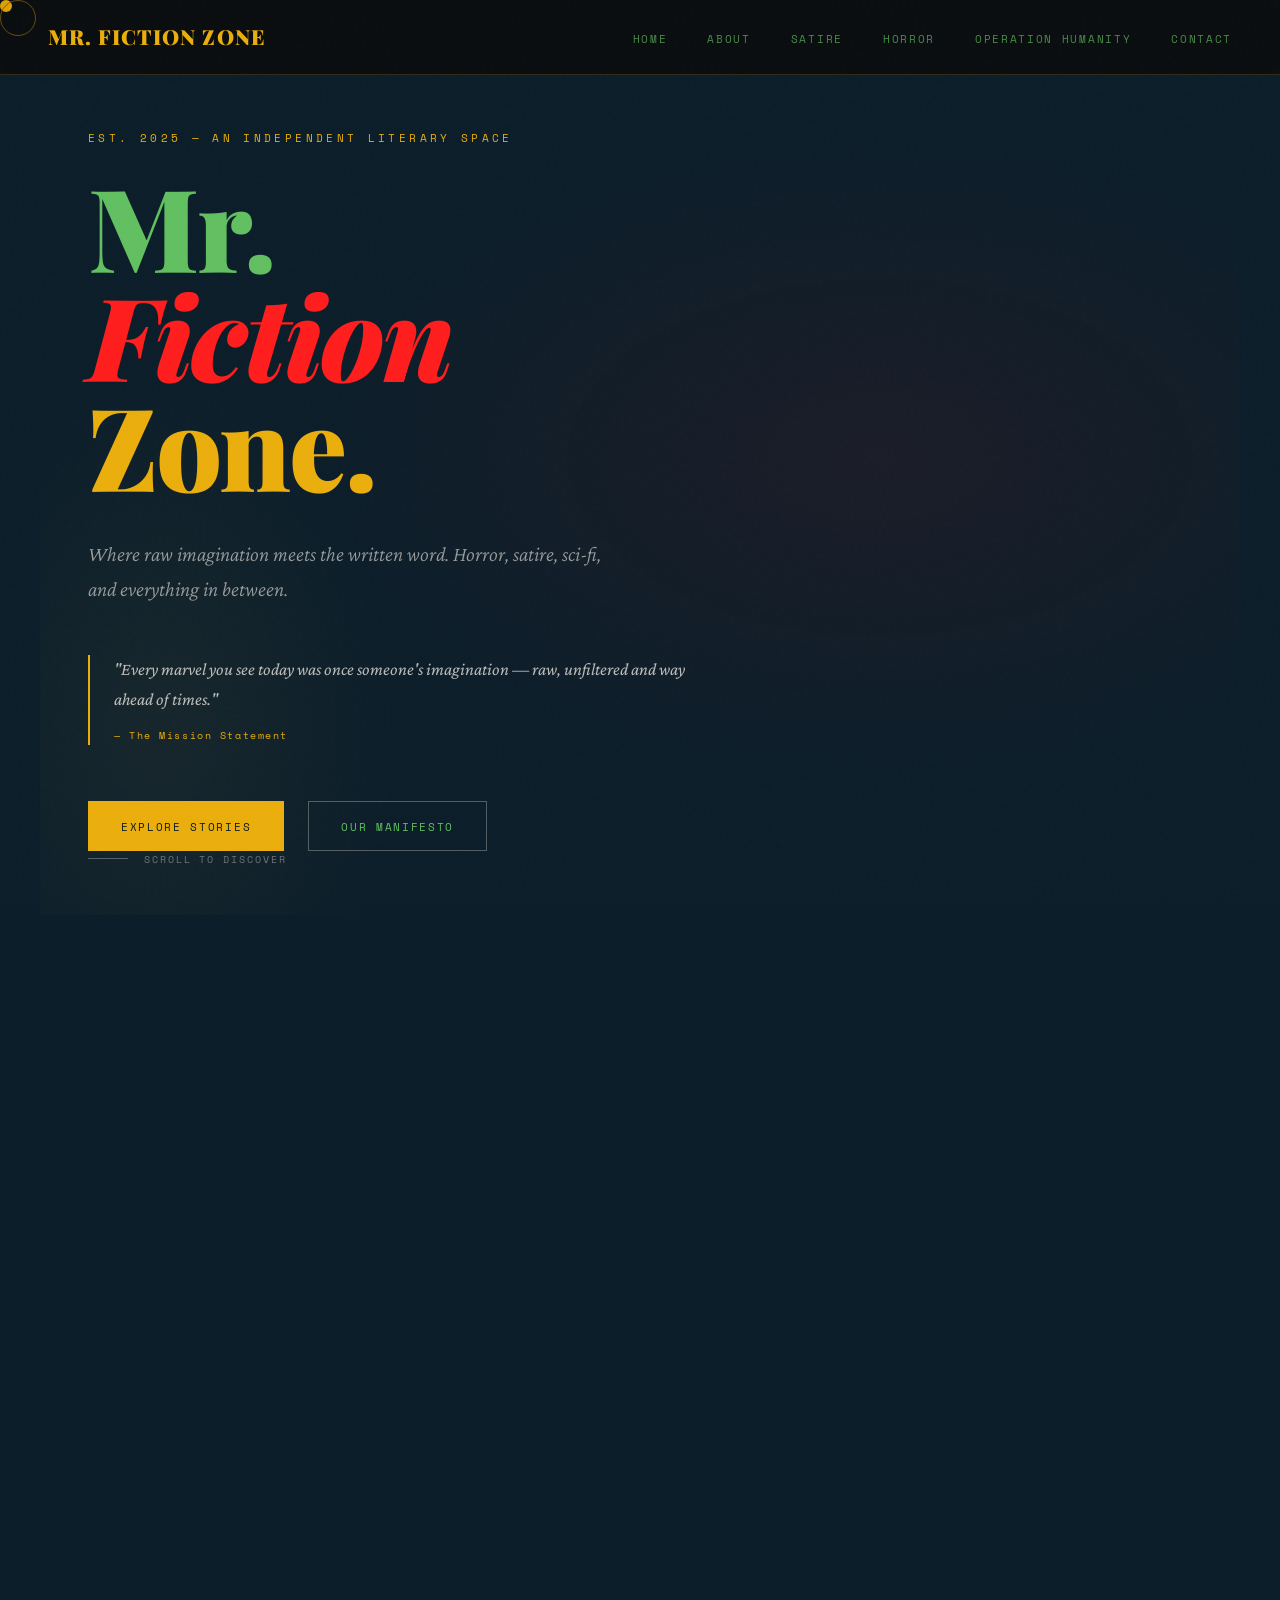
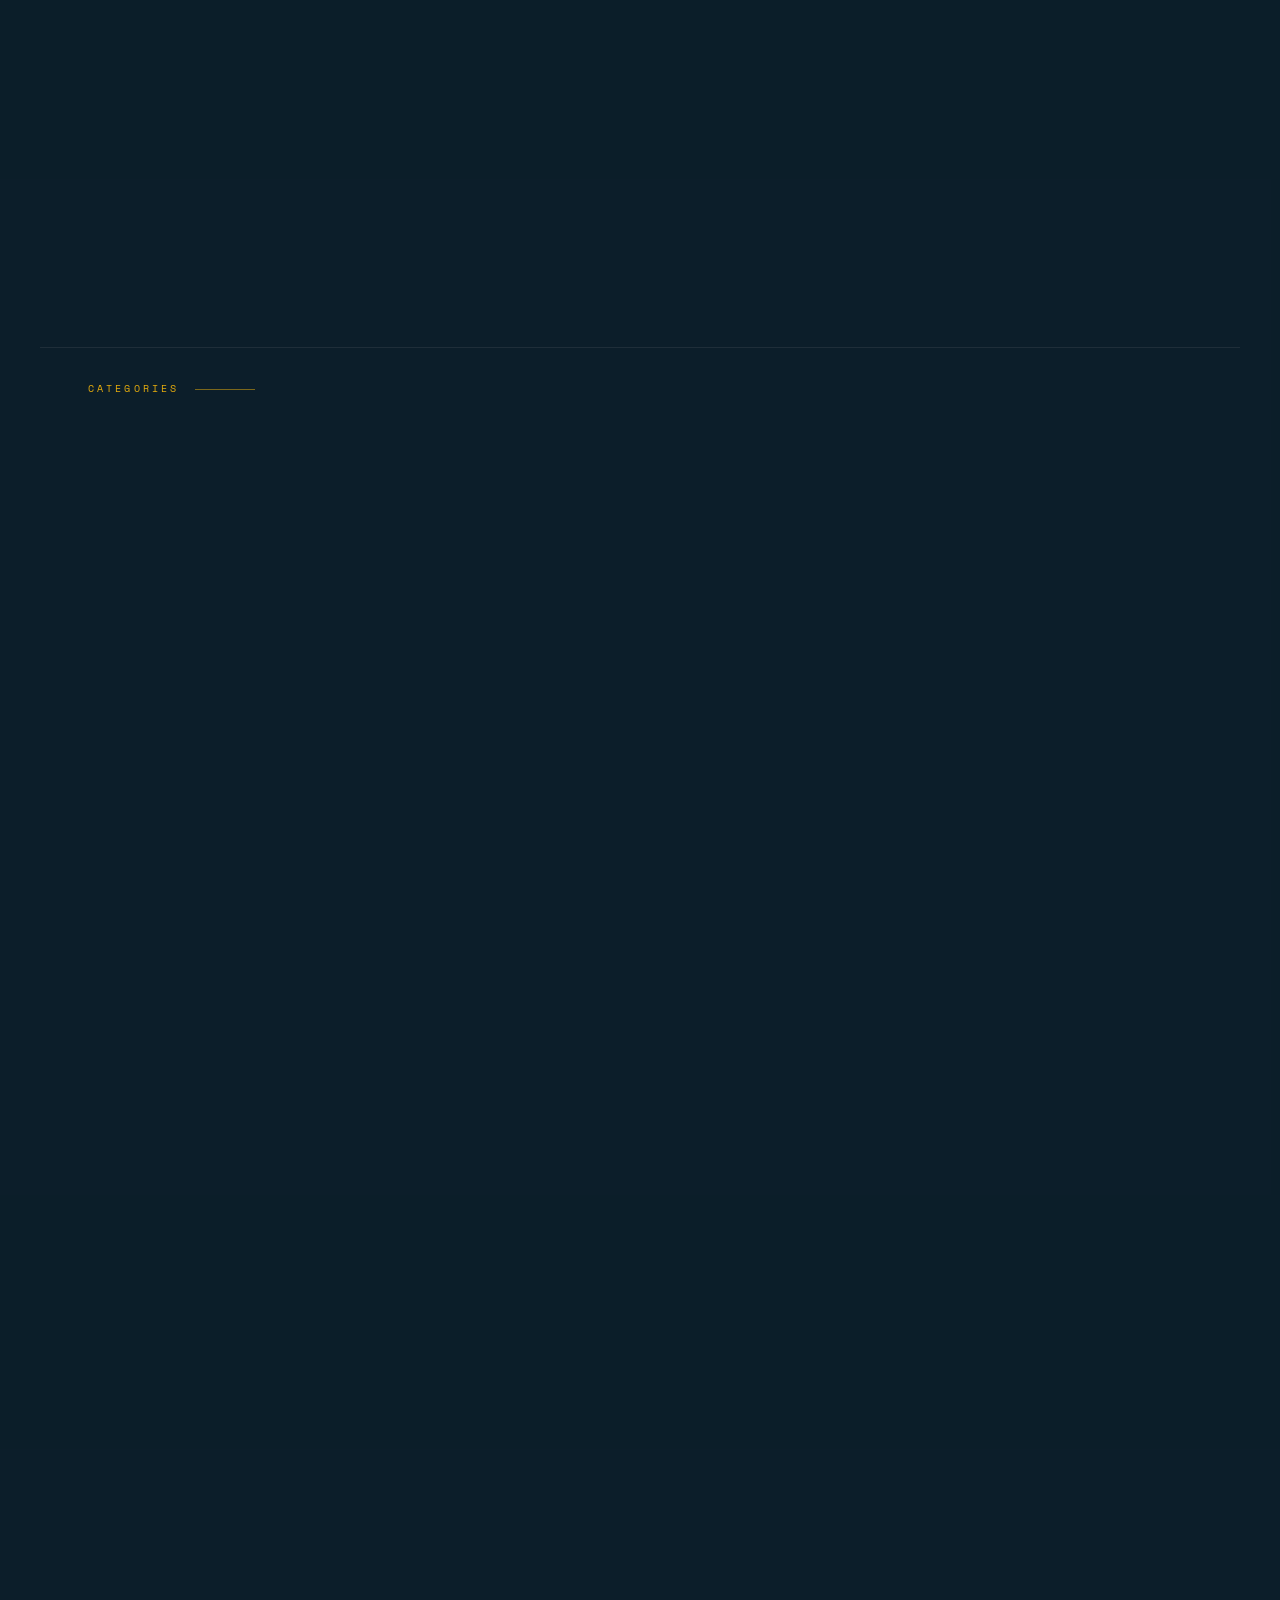
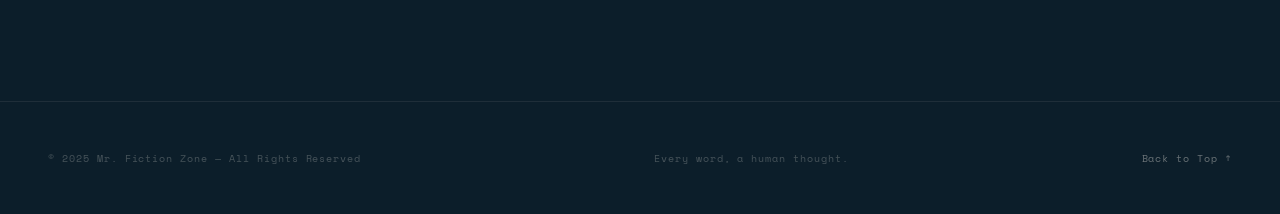
==== commit 789e52a3: "colour changes" ====
--- a/index.html
+++ b/index.html
@@ -284,7 +284,7 @@
     </div>
     <div class="article-body">
       <p class="drop-cap">
-15 August, 2025
+        15 August, 2025
 Dear Man,
 Hello my dear followers! Hope you all are doing awesome. Thanks for all the birthday wishes – I hear my Indian subscribers are also celebrating Independence Day today. Congratulations! Seventy-nine years, I hear – truly a long time since Jesus’s followers “gave” you freedom. The torture and torment you all had to endure—200 years of colonization—is no joke! You must now be roaming free, singing songs of independence enthusiastically. Let’s talk frankly today—it’s been days since I last contacted you.
 Your women must be self-sufficient, able to tread without fear – venturing freely at night just like men, right? Your government must be highly efficient—obviously, it must be, because you worship your ministers nowadays, ha-ha! Infrastructure must be highly advanced – not even a doubt, since your ancestors documented every scientific, medical, and mathematical theorem—ancient knowledge, right? I hope you are utilizing it well! People must be well-behaved, with great civic and ethical sense, right? Unemployment must not exist, right? Of course, why should it – people are highly literate, right? And also, our corona content must have taught you well to protect and preserve nature—you call it “mother,” right? Of course, who would not care for their mother? I also hope there is proper law and order in the nation—surely, rich people would not be getting away with heinous crimes through bribery.
@@ -321,7 +321,7 @@
     </p>
   </div>
   <div class="stories-list">
-    <div style="text-align:center; padding:5rem 0; color:rgba(245,240,232,0.25);">
+    <div style="text-align:center; padding:5rem 0; color:rgba(237, 146, 0, 0.718);">
       <p style="font-size:4rem; margin-bottom:1.5rem;">👻</p>
       <p style="font-family:'Playfair Display',serif; font-size:1.8rem; font-style:italic; margin-bottom:1rem; color:rgba(245,240,232,0.5);">The shadows are still being written.</p>
       <p style="font-family:'Space Mono',monospace; font-size:0.65rem; letter-spacing:0.2em;">COMING SOON — STORIES ARE IN PROGRESS</p>
@@ -329,8 +329,7 @@
       <p style="font-size:1rem; color:rgba(245,240,232,0.4); max-width:400px; margin:0 auto;">Have a horror story to share? This vault is waiting for your nightmares.</p>
       <a href="#" class="btn btn-ghost" onclick="showPage('contact'); return false;" style="margin-top:2rem; display:inline-block; border-color:var(--blood); color:var(--blood);">Submit Your Story</a>
     </div>
-  </div>
-</div>
+  </div></div>
 
 <!-- ══════════════ OPERATION HUMANITY PAGE ══════════════ -->
 <div id="page-ophumanity" class="page">
--- a/styles.css
+++ b/styles.css
@@ -1,11 +1,11 @@
 :root {
-  --ink: #0d0d0d;
-  --paper: #f5f0e8;
-  --cream: #ede8d8;
-  --blood: #a12222;
-  --gold: #c9a84c;
-  --ghost: #16406b;
-  --dim: #0c0707;
+  --ink: #031622f6;
+  --paper: #62c061;
+  --cream: #20373e;
+  --blood: #ff1e1e;
+  --gold: #eaaf0d;
+  --ghost: #87c3ff;
+  --dim: #ff2424;
 }
 
 *, *::before, *::after { box-sizing: border-box; margin: 0; padding: 0; }
